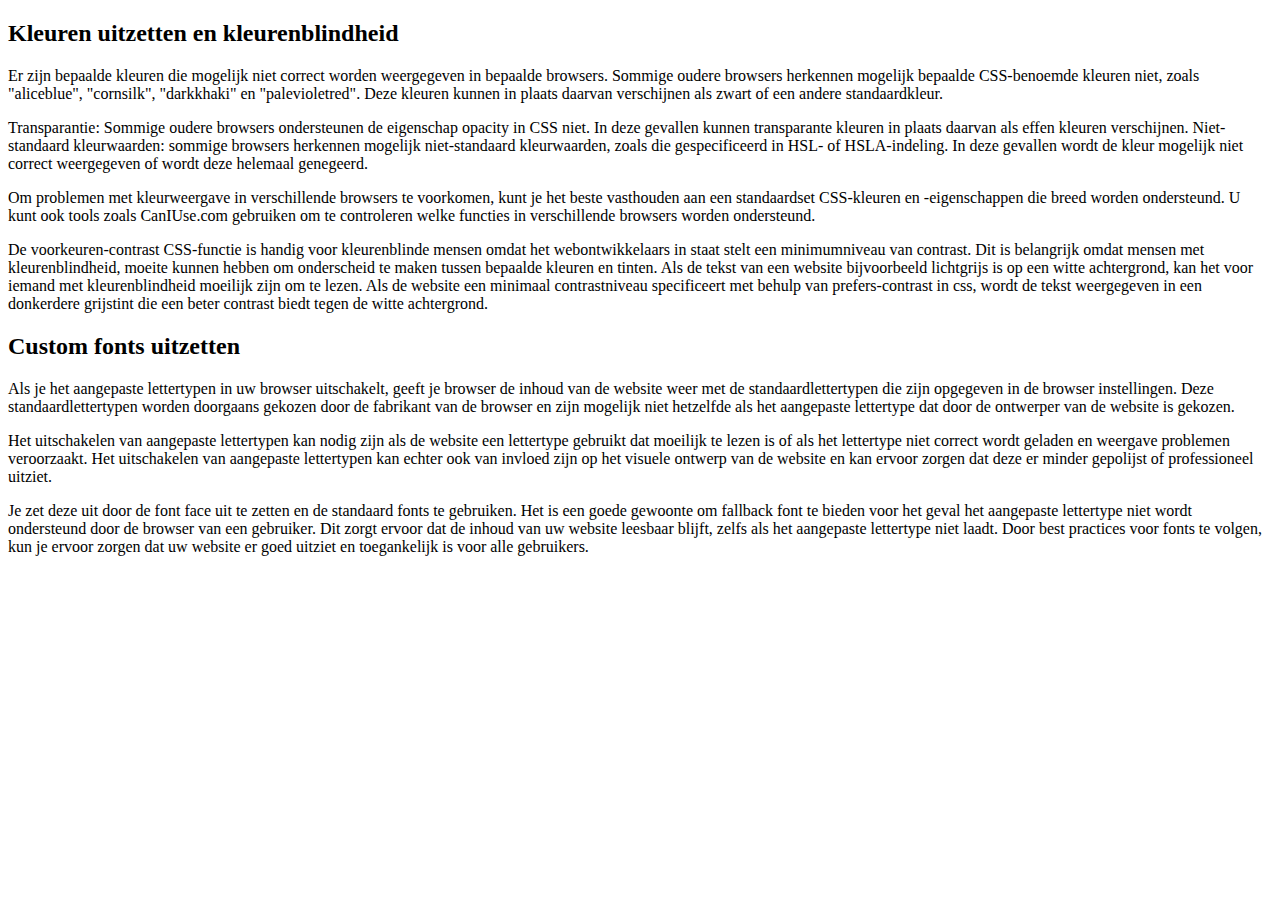
==== colors-fonts.html @ 035b376b "linkje" ====
<!DOCTYPE html>
<html lang="en">

<head>
    <meta charset="UTF-8" />
    <meta http-equiv="X-UA-Compatible" content="IE=edge" />
    <meta name="viewport" content="width=device-width, initial-scale=1.0" />
    <link rel="stylesheet" href="./src/css/main.css" />
    <link rel="stylesheet" href="./src/css/colors-fonts.css" />
    <title>Cookies & LocalStorage</title>
</head>

<body>
    <section>
        <h2>Kleuren uitzetten en kleurenblindheid</h2>
        <p>
            Er zijn bepaalde kleuren die mogelijk niet correct worden weergegeven in
            bepaalde browsers. Sommige oudere browsers herkennen mogelijk bepaalde
            CSS-benoemde kleuren niet, zoals "aliceblue", "cornsilk", "darkkhaki" en
            "palevioletred". Deze kleuren kunnen in plaats daarvan verschijnen als zwart
            of een andere standaardkleur.
        </p>
        <p>
            Transparantie: Sommige oudere browsers ondersteunen de eigenschap opacity in
            CSS niet. In deze gevallen kunnen transparante kleuren in plaats daarvan als effen kleuren verschijnen.
            Niet-standaard kleurwaarden: sommige browsers herkennen mogelijk niet-standaard
            kleurwaarden, zoals die gespecificeerd in HSL- of HSLA-indeling. In deze gevallen
            wordt de kleur mogelijk niet correct weergegeven of wordt deze helemaal genegeerd.
        </p>
        <p>
            Om problemen met kleurweergave in verschillende browsers te voorkomen, kunt je het
            beste vasthouden aan een standaardset CSS-kleuren en -eigenschappen die breed worden
            ondersteund. U kunt ook tools zoals CanIUse.com gebruiken om te controleren welke
            functies in verschillende browsers worden ondersteund.
        </p>
        <p>
            De voorkeuren-contrast CSS-functie is handig voor kleurenblinde mensen omdat het
            webontwikkelaars in staat stelt een minimumniveau van contrast. Dit is belangrijk omdat 
            mensen met kleurenblindheid, moeite kunnen hebben om onderscheid te maken tussen bepaalde 
            kleuren en tinten. Als de tekst van een website bijvoorbeeld lichtgrijs is op een witte 
            achtergrond, kan het voor iemand met kleurenblindheid moeilijk zijn om te lezen. Als de 
            website een minimaal contrastniveau specificeert met behulp van prefers-contrast in css, 
            wordt de tekst weergegeven in een donkerdere grijstint die een beter contrast biedt tegen 
            de witte achtergrond.
        </p>
    </section>

    <section>
        <h2>Custom fonts uitzetten</h2>
        <p>
            Als je het aangepaste lettertypen in uw browser uitschakelt, geeft je browser de
            inhoud van de website weer met de standaardlettertypen die zijn opgegeven in de
            browser instellingen. Deze standaardlettertypen worden doorgaans gekozen door de
            fabrikant van de browser en zijn mogelijk niet hetzelfde als het aangepaste lettertype
            dat door de ontwerper van de website is gekozen.
        </p>
        <p>
            Het uitschakelen van aangepaste lettertypen kan nodig zijn als de website een lettertype
            gebruikt dat moeilijk te lezen is of als het lettertype niet correct wordt geladen en
            weergave problemen veroorzaakt. Het uitschakelen van aangepaste lettertypen kan echter
            ook van invloed zijn op het visuele ontwerp van de website en kan ervoor zorgen dat deze
            er minder gepolijst of professioneel uitziet.
        </p>
        <p>
            Je zet deze uit door de font face uit te zetten en de standaard fonts te gebruiken.
            Het is een goede gewoonte om fallback font te bieden voor het geval het aangepaste lettertype niet wordt
            ondersteund door de browser van een gebruiker. Dit zorgt ervoor dat de inhoud van uw website leesbaar
            blijft, zelfs als het aangepaste lettertype niet laadt.
            Door best practices voor fonts te volgen, kun je ervoor zorgen dat uw website er goed uitziet en
            toegankelijk is voor alle gebruikers.
        </p>
    </section>
</body>

</html>
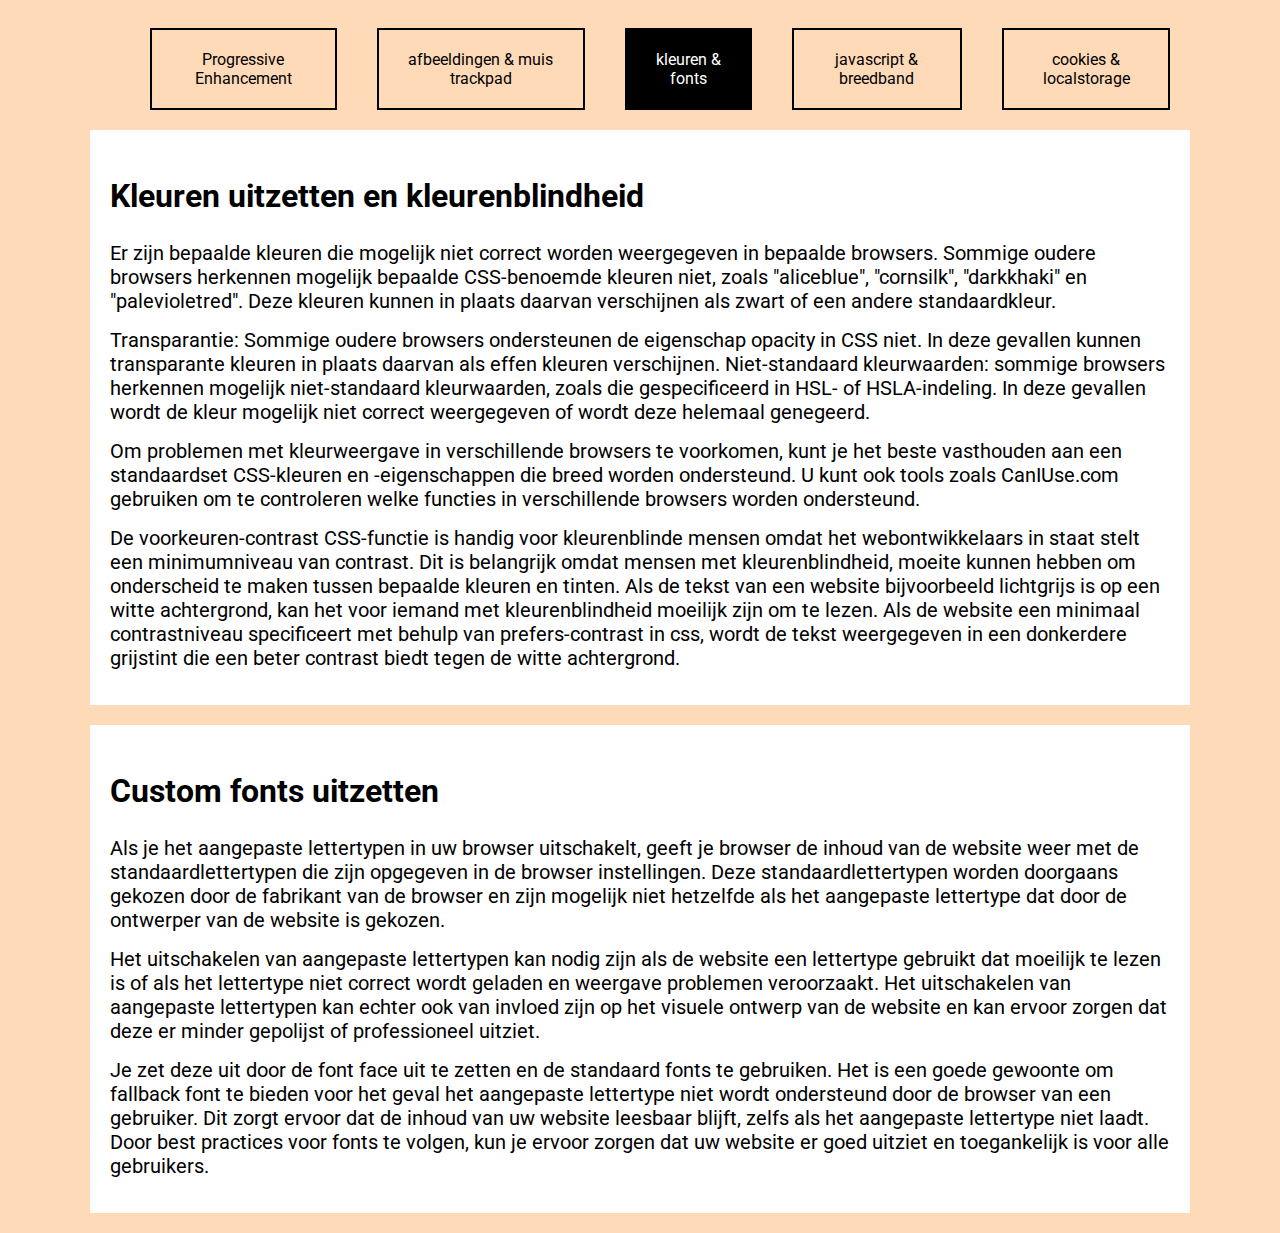
==== commit 600ae863: "add menu and active class to pages" ====
--- a/colors-fonts.html
+++ b/colors-fonts.html
@@ -11,6 +11,15 @@
 </head>
 
 <body>
+    <nav>
+        <ul>  
+          <li><a href="./index.html">Progressive Enhancement</a></li>
+          <li><a href="./muisafbeeldingen.html">afbeeldingen & muis trackpad</a></li>
+          <li class="active"><a href="./colors-fonts.html">kleuren & fonts</a></li>
+          <li><a href="./javascript-breedband.html">javascript & breedband</a></li>
+          <li><a href='./cookies-localstorage.html'>cookies & localstorage</a></li>
+        </ul>
+      </nav>
     <section>
         <h2>Kleuren uitzetten en kleurenblindheid</h2>
         <p>
--- a/src/css/main.css
+++ b/src/css/main.css
@@ -0,0 +1,77 @@
+@import url('https://fonts.googleapis.com/css2?family=Roboto&display=swap');
+
+html, * {
+    /* margin: 0; */
+    /* padding: 0; */
+    box-sizing: border-box;
+}
+
+body {
+    background-color:peachpuff;
+    font-family: 'Roboto', sans-serif;
+}
+
+nav {
+    display: flex;
+}
+
+nav ul {
+    display: flex;
+    flex-wrap: nowrap;
+    max-width: 1100px;
+    margin: 0 auto;
+}
+
+nav ul li {
+    list-style-type: none;
+    margin: 20px 20px 0 20px;
+    background-color: transparent;
+    padding: 20px;
+    text-align: center;
+    border: 2px solid #000;
+}
+
+a {
+    color: #000;
+    text-decoration: none;
+    width: 100%;
+}
+
+nav ul li:hover {
+    background: #000;
+    border: 2px solid #000;
+}
+
+nav ul li:hover a {
+    color: #fff;
+}
+
+section {
+    max-width: 1100px;
+    margin: 20px auto;
+    background-color: #fff;
+    padding: 20px;
+}
+
+h2 {
+    font-size: 32px;
+}
+
+p {
+    font-size: 20px;
+    margin: 15px 0
+}
+
+img {
+    width: 100%;
+    border: 1px solid #000;
+    margin: 10px 0;
+}
+
+.active {
+    background: #000;
+}
+
+.active a {
+    color: #fff;
+}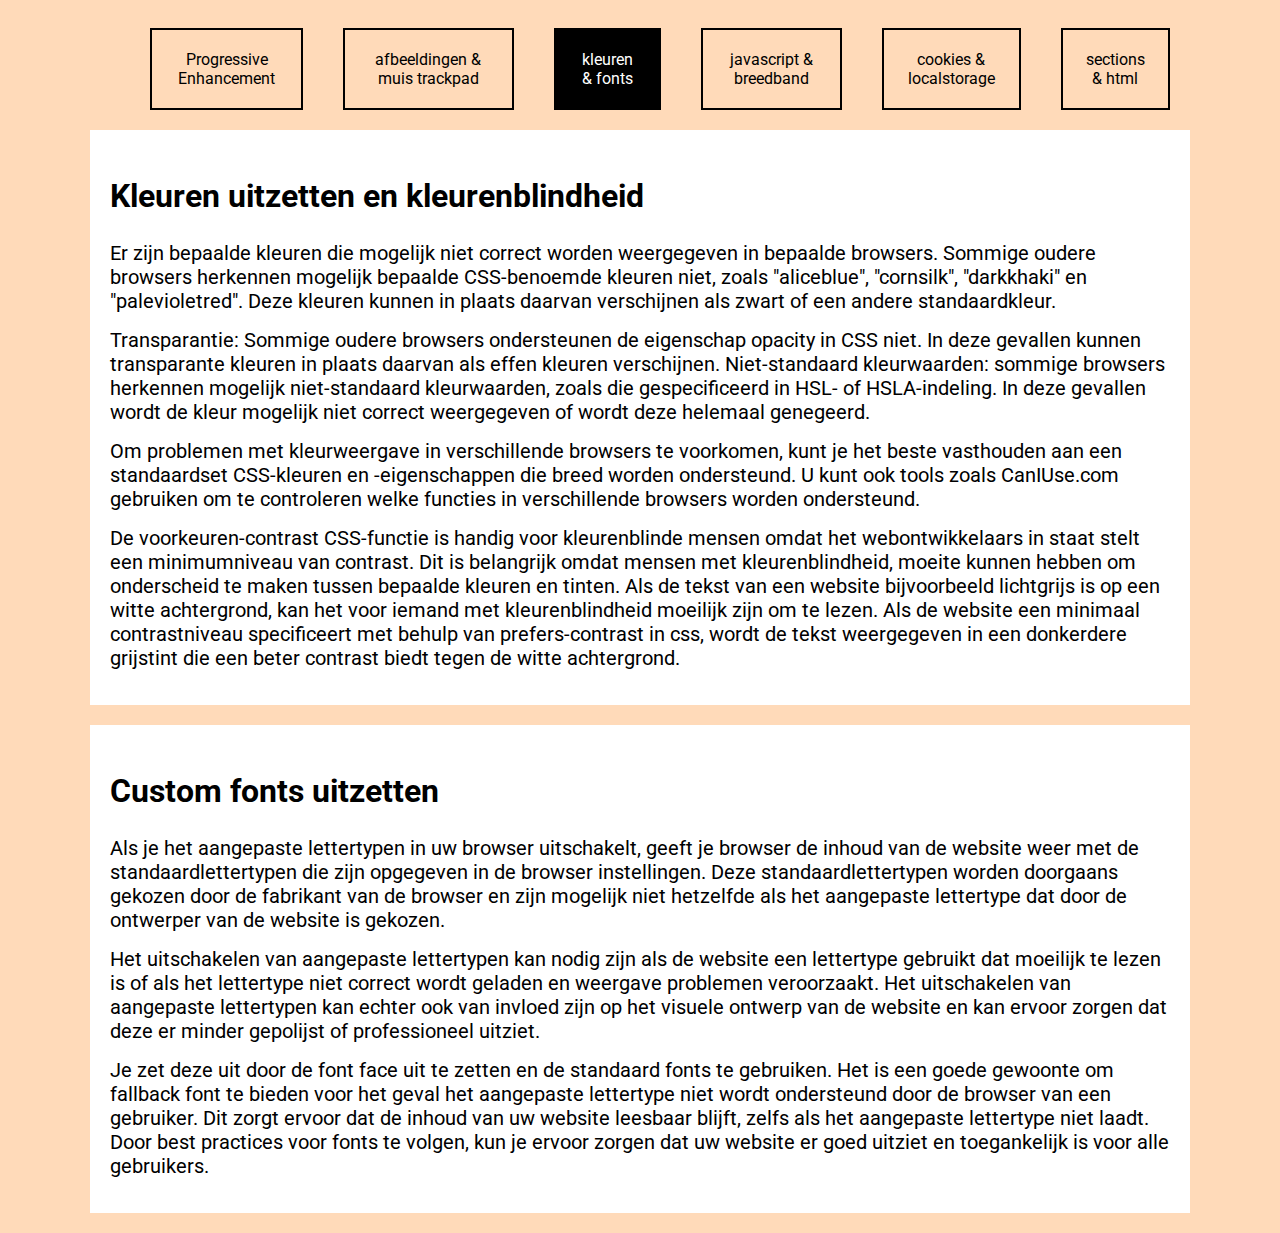
==== commit b35d87bd: "content" ====
--- a/colors-fonts.html
+++ b/colors-fonts.html
@@ -2,83 +2,85 @@
 <html lang="en">
 
 <head>
-    <meta charset="UTF-8" />
-    <meta http-equiv="X-UA-Compatible" content="IE=edge" />
-    <meta name="viewport" content="width=device-width, initial-scale=1.0" />
-    <link rel="stylesheet" href="./src/css/main.css" />
-    <link rel="stylesheet" href="./src/css/colors-fonts.css" />
+    <meta charset="UTF-8"/>
+    <meta http-equiv="X-UA-Compatible" content="IE=edge"/>
+    <meta name="viewport" content="width=device-width, initial-scale=1.0"/>
+    <link rel="stylesheet" href="./src/css/main.css"/>
+    <link rel="stylesheet" href="./src/css/colors-fonts.css"/>
     <title>Cookies & LocalStorage</title>
 </head>
 
 <body>
-    <nav>
-        <ul>  
-          <li><a href="./index.html">Progressive Enhancement</a></li>
-          <li><a href="./muisafbeeldingen.html">afbeeldingen & muis trackpad</a></li>
-          <li class="active"><a href="./colors-fonts.html">kleuren & fonts</a></li>
-          <li><a href="./javascript-breedband.html">javascript & breedband</a></li>
-          <li><a href='./cookies-localstorage.html'>cookies & localstorage</a></li>
-        </ul>
-      </nav>
-    <section>
-        <h2>Kleuren uitzetten en kleurenblindheid</h2>
-        <p>
-            Er zijn bepaalde kleuren die mogelijk niet correct worden weergegeven in
-            bepaalde browsers. Sommige oudere browsers herkennen mogelijk bepaalde
-            CSS-benoemde kleuren niet, zoals "aliceblue", "cornsilk", "darkkhaki" en
-            "palevioletred". Deze kleuren kunnen in plaats daarvan verschijnen als zwart
-            of een andere standaardkleur.
-        </p>
-        <p>
-            Transparantie: Sommige oudere browsers ondersteunen de eigenschap opacity in
-            CSS niet. In deze gevallen kunnen transparante kleuren in plaats daarvan als effen kleuren verschijnen.
-            Niet-standaard kleurwaarden: sommige browsers herkennen mogelijk niet-standaard
-            kleurwaarden, zoals die gespecificeerd in HSL- of HSLA-indeling. In deze gevallen
-            wordt de kleur mogelijk niet correct weergegeven of wordt deze helemaal genegeerd.
-        </p>
-        <p>
-            Om problemen met kleurweergave in verschillende browsers te voorkomen, kunt je het
-            beste vasthouden aan een standaardset CSS-kleuren en -eigenschappen die breed worden
-            ondersteund. U kunt ook tools zoals CanIUse.com gebruiken om te controleren welke
-            functies in verschillende browsers worden ondersteund.
-        </p>
-        <p>
-            De voorkeuren-contrast CSS-functie is handig voor kleurenblinde mensen omdat het
-            webontwikkelaars in staat stelt een minimumniveau van contrast. Dit is belangrijk omdat 
-            mensen met kleurenblindheid, moeite kunnen hebben om onderscheid te maken tussen bepaalde 
-            kleuren en tinten. Als de tekst van een website bijvoorbeeld lichtgrijs is op een witte 
-            achtergrond, kan het voor iemand met kleurenblindheid moeilijk zijn om te lezen. Als de 
-            website een minimaal contrastniveau specificeert met behulp van prefers-contrast in css, 
-            wordt de tekst weergegeven in een donkerdere grijstint die een beter contrast biedt tegen 
-            de witte achtergrond.
-        </p>
-    </section>
+<nav>
+    <ul>
+        <li><a href="./index.html">Progressive Enhancement</a></li>
+        <li><a href="./muisafbeeldingen.html">afbeeldingen & muis trackpad</a></li>
+        <li class="active"><a href="./colors-fonts.html">kleuren & fonts</a></li>
+        <li><a href="./javascript-breedband.html">javascript & breedband</a></li>
+        <li><a href='./cookies-localstorage.html'>cookies & localstorage</a></li>
+        <li><a href='./sections-en-html.html'>sections & html</a></li>
 
-    <section>
-        <h2>Custom fonts uitzetten</h2>
-        <p>
-            Als je het aangepaste lettertypen in uw browser uitschakelt, geeft je browser de
-            inhoud van de website weer met de standaardlettertypen die zijn opgegeven in de
-            browser instellingen. Deze standaardlettertypen worden doorgaans gekozen door de
-            fabrikant van de browser en zijn mogelijk niet hetzelfde als het aangepaste lettertype
-            dat door de ontwerper van de website is gekozen.
-        </p>
-        <p>
-            Het uitschakelen van aangepaste lettertypen kan nodig zijn als de website een lettertype
-            gebruikt dat moeilijk te lezen is of als het lettertype niet correct wordt geladen en
-            weergave problemen veroorzaakt. Het uitschakelen van aangepaste lettertypen kan echter
-            ook van invloed zijn op het visuele ontwerp van de website en kan ervoor zorgen dat deze
-            er minder gepolijst of professioneel uitziet.
-        </p>
-        <p>
-            Je zet deze uit door de font face uit te zetten en de standaard fonts te gebruiken.
-            Het is een goede gewoonte om fallback font te bieden voor het geval het aangepaste lettertype niet wordt
-            ondersteund door de browser van een gebruiker. Dit zorgt ervoor dat de inhoud van uw website leesbaar
-            blijft, zelfs als het aangepaste lettertype niet laadt.
-            Door best practices voor fonts te volgen, kun je ervoor zorgen dat uw website er goed uitziet en
-            toegankelijk is voor alle gebruikers.
-        </p>
-    </section>
+    </ul>
+</nav>
+<section>
+    <h2>Kleuren uitzetten en kleurenblindheid</h2>
+    <p>
+        Er zijn bepaalde kleuren die mogelijk niet correct worden weergegeven in
+        bepaalde browsers. Sommige oudere browsers herkennen mogelijk bepaalde
+        CSS-benoemde kleuren niet, zoals "aliceblue", "cornsilk", "darkkhaki" en
+        "palevioletred". Deze kleuren kunnen in plaats daarvan verschijnen als zwart
+        of een andere standaardkleur.
+    </p>
+    <p>
+        Transparantie: Sommige oudere browsers ondersteunen de eigenschap opacity in
+        CSS niet. In deze gevallen kunnen transparante kleuren in plaats daarvan als effen kleuren verschijnen.
+        Niet-standaard kleurwaarden: sommige browsers herkennen mogelijk niet-standaard
+        kleurwaarden, zoals die gespecificeerd in HSL- of HSLA-indeling. In deze gevallen
+        wordt de kleur mogelijk niet correct weergegeven of wordt deze helemaal genegeerd.
+    </p>
+    <p>
+        Om problemen met kleurweergave in verschillende browsers te voorkomen, kunt je het
+        beste vasthouden aan een standaardset CSS-kleuren en -eigenschappen die breed worden
+        ondersteund. U kunt ook tools zoals CanIUse.com gebruiken om te controleren welke
+        functies in verschillende browsers worden ondersteund.
+    </p>
+    <p>
+        De voorkeuren-contrast CSS-functie is handig voor kleurenblinde mensen omdat het
+        webontwikkelaars in staat stelt een minimumniveau van contrast. Dit is belangrijk omdat
+        mensen met kleurenblindheid, moeite kunnen hebben om onderscheid te maken tussen bepaalde
+        kleuren en tinten. Als de tekst van een website bijvoorbeeld lichtgrijs is op een witte
+        achtergrond, kan het voor iemand met kleurenblindheid moeilijk zijn om te lezen. Als de
+        website een minimaal contrastniveau specificeert met behulp van prefers-contrast in css,
+        wordt de tekst weergegeven in een donkerdere grijstint die een beter contrast biedt tegen
+        de witte achtergrond.
+    </p>
+</section>
+
+<section>
+    <h2>Custom fonts uitzetten</h2>
+    <p>
+        Als je het aangepaste lettertypen in uw browser uitschakelt, geeft je browser de
+        inhoud van de website weer met de standaardlettertypen die zijn opgegeven in de
+        browser instellingen. Deze standaardlettertypen worden doorgaans gekozen door de
+        fabrikant van de browser en zijn mogelijk niet hetzelfde als het aangepaste lettertype
+        dat door de ontwerper van de website is gekozen.
+    </p>
+    <p>
+        Het uitschakelen van aangepaste lettertypen kan nodig zijn als de website een lettertype
+        gebruikt dat moeilijk te lezen is of als het lettertype niet correct wordt geladen en
+        weergave problemen veroorzaakt. Het uitschakelen van aangepaste lettertypen kan echter
+        ook van invloed zijn op het visuele ontwerp van de website en kan ervoor zorgen dat deze
+        er minder gepolijst of professioneel uitziet.
+    </p>
+    <p>
+        Je zet deze uit door de font face uit te zetten en de standaard fonts te gebruiken.
+        Het is een goede gewoonte om fallback font te bieden voor het geval het aangepaste lettertype niet wordt
+        ondersteund door de browser van een gebruiker. Dit zorgt ervoor dat de inhoud van uw website leesbaar
+        blijft, zelfs als het aangepaste lettertype niet laadt.
+        Door best practices voor fonts te volgen, kun je ervoor zorgen dat uw website er goed uitziet en
+        toegankelijk is voor alle gebruikers.
+    </p>
+</section>
 </body>
 
 </html>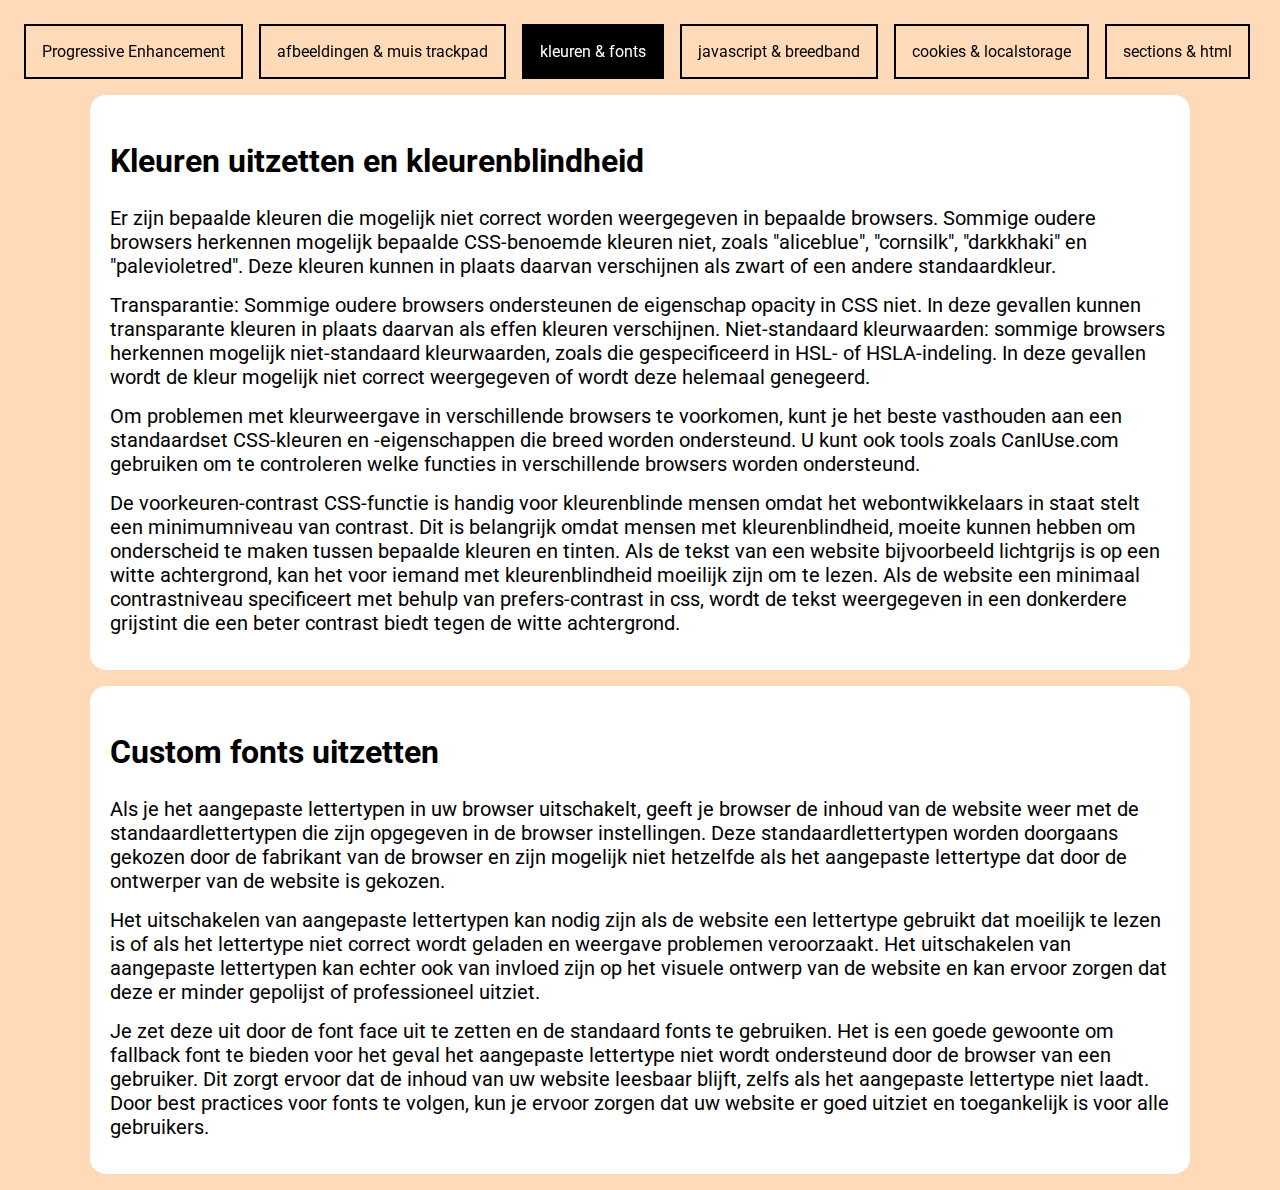
==== commit f8f5f495: "nav and header style changed a bit" ====
--- a/colors-fonts.html
+++ b/colors-fonts.html
@@ -11,6 +11,7 @@
 </head>
 
 <body>
+    <header>
 <nav>
     <ul>
         <li><a href="./index.html">Progressive Enhancement</a></li>
@@ -22,6 +23,7 @@
 
     </ul>
 </nav>
+</header>
 <section>
     <h2>Kleuren uitzetten en kleurenblindheid</h2>
     <p>
--- a/src/css/main.css
+++ b/src/css/main.css
@@ -1,37 +1,82 @@
 @import url('https://fonts.googleapis.com/css2?family=Roboto&display=swap');
 
+html {
+
+    max-width: 100vw;
+    min-height: 100vh;
+}
 html, * {
     /* margin: 0; */
     /* padding: 0; */
+    
+    
     box-sizing: border-box;
 }
 
 body {
     background-color:peachpuff;
     font-family: 'Roboto', sans-serif;
+    font-size: 1em;
+}
+header{
+    position: sticky;
+    top: 0;
+    overflow-x: scroll;
+    /* background: rgba(255, 218, 185, .8); */
+    padding: 1em;
+    backdrop-filter: blur(8px);
+  -webkit-backdrop-filter: blur(8px);
+
+}
+nav {
+    display: flex;
+    align-content: center;
+    align-items: center;
+    /* justify-content: center; */
+    justify-items: center;
 }
 
-nav {
-    display: flex;
+nav a {
+
 }
 
 nav ul {
-    display: flex;
-    flex-wrap: nowrap;
-    max-width: 1100px;
-    margin: 0 auto;
+    display: inline-flex;
+    align-content: center;
+    align-items: stretch;
+    /* flex-wrap: nowrap; */
+    /* max-width: 1100px; */
+    /* margin: 0 auto; */
+    gap: 1em;
+    padding: 0;
+    margin: 0;
 }
 
 nav ul li {
+    display: inline-flex;
     list-style-type: none;
-    margin: 20px 20px 0 20px;
+    /* margin: 20px 20px 0 20px; */
     background-color: transparent;
-    padding: 20px;
     text-align: center;
     border: 2px solid #000;
+    
 }
 
+@media (min-width: 20em) {
+    nav ul {
+        flex-direction: row;
+    }
+
+}
+nav ul li a {
+    width: 100%;
+    height: 100%;
+    padding: 1em;
+    line-height: normal;
+    vertical-align: baseline;
+}
 a {
+    display: inline-block;
     color: #000;
     text-decoration: none;
     width: 100%;
@@ -48,9 +93,11 @@
 
 section {
     max-width: 1100px;
-    margin: 20px auto;
+    margin-inline: auto;
     background-color: #fff;
     padding: 20px;
+    border-radius: 1em;
+    margin-bottom: 1em;
 }
 
 h2 {
@@ -64,7 +111,7 @@
 
 img {
     width: 100%;
-    border: 1px solid #000;
+    /* border: 1px solid #000; */
     margin: 10px 0;
 }
 
@@ -74,4 +121,9 @@
 
 .active a {
     color: #fff;
+}
+
+
+.image-border {
+    border: 1px solid #000;
 }